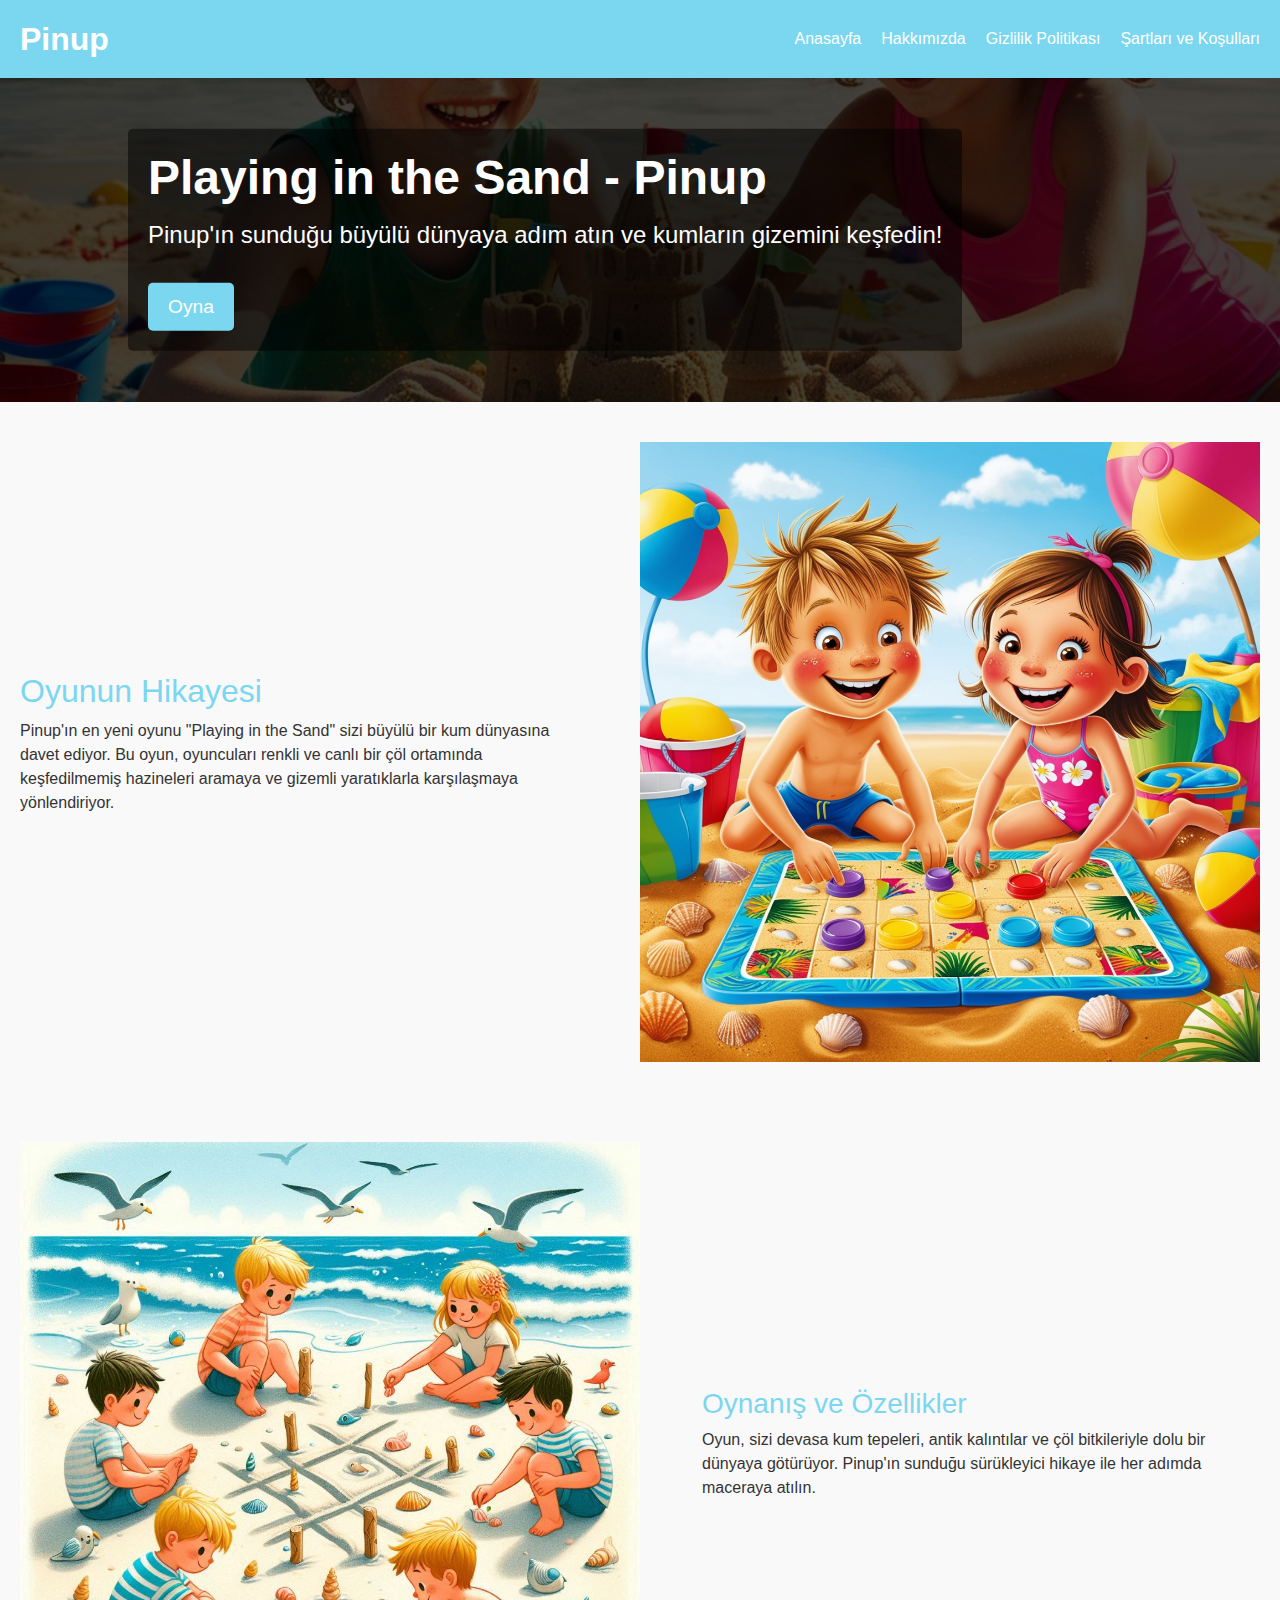
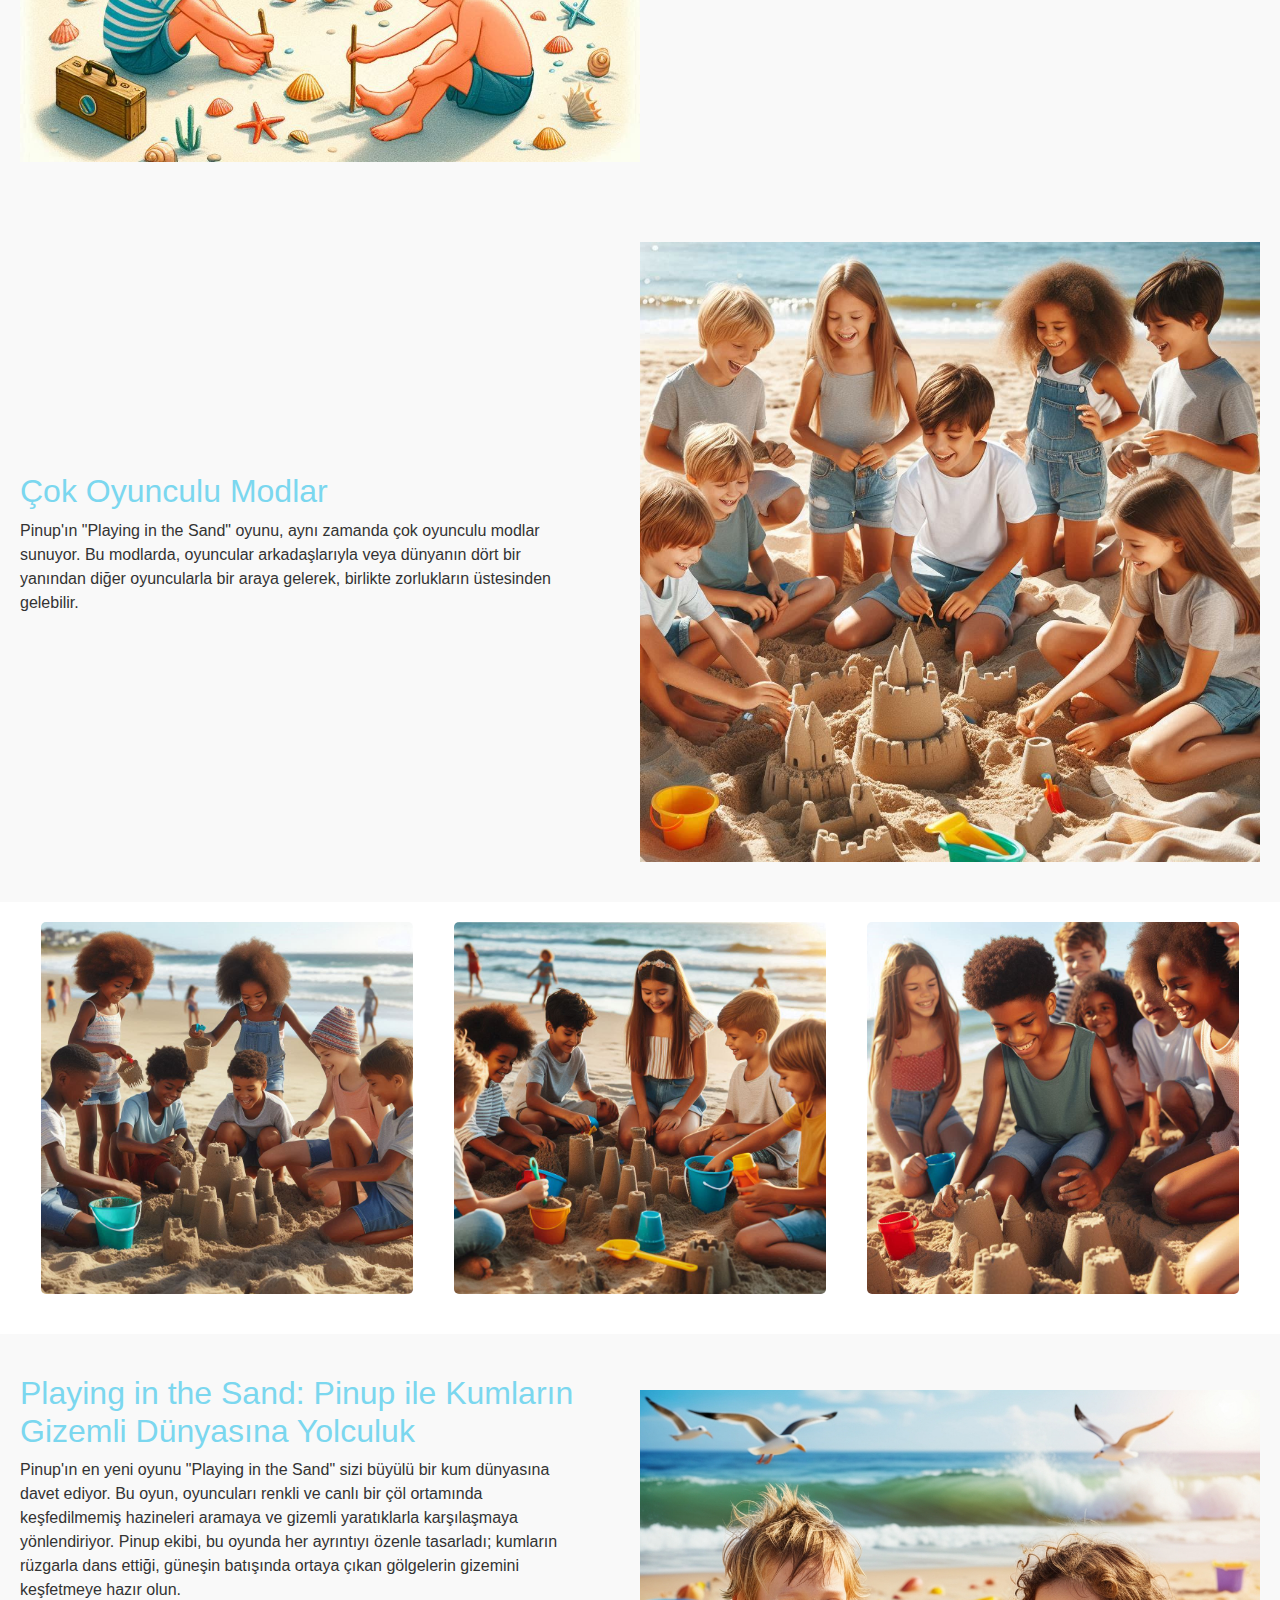
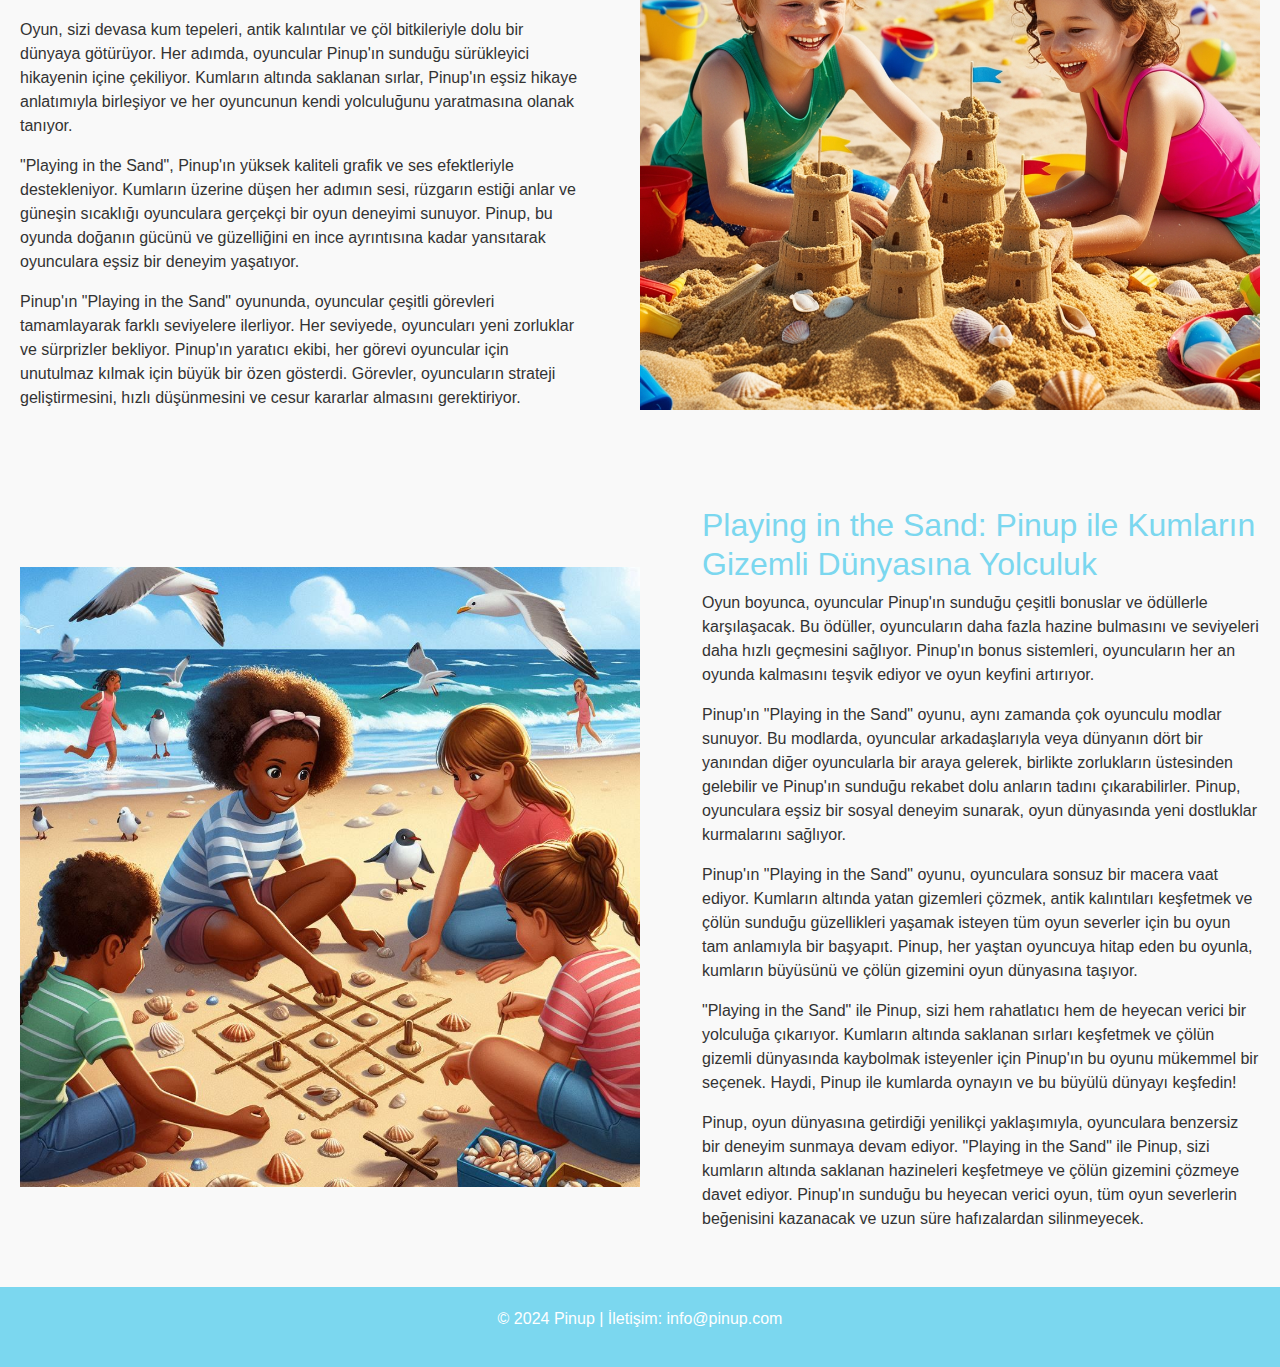
==== index.html @ 339b39a4 "1" ====
<!DOCTYPE html>
<html lang="tr">
<head>
    <meta charset="UTF-8">
    <meta name="viewport" content="width=device-width, initial-scale=1.0">
    <meta name="title" content="Pinup - Oynarken Kumda Eğlenceye Katıl!">
    <meta name="description" content="Pinup'ın sunduğu Playing in the Sand ile büyülü bir dünyada macera dolu anlar yaşayın. Oyun dünyasında kaybolun ve eğlenceyi keşfedin!">
    <title>Pinup - Oynarken Kumda Eğlenceye Katıl!</title>
    <link rel="apple-touch-icon" sizes="180x180" href="favicon/apple-touch-icon.png">
    <link rel="icon" type="image/png" sizes="32x32" href="favicon/favicon-32x32.png">
    <link rel="icon" type="image/png" sizes="16x16" href="favicon/favicon-16x16.png">
    <link rel="manifest" href="favicon/site.webmanifest">
    <link rel="stylesheet" href="css/bootstrap.min.css">
    <link rel="stylesheet" href="css/style.css">
</head>
<body>
    <div class="container">
        <header>
                <nav class="navbar navbar-expand-lg justify-content-between">
                    <a href="index.html"><h1>Pinup</h1></a>
                    <button class="navbar-toggler" type="button" data-toggle="collapse" data-target="#navbarSupportedContent"
                            aria-controls="navbarSupportedContent" aria-expanded="false" aria-label="Toggle navigation">
                        <span class="toggler-icon"></span>
                        <span class="toggler-icon"></span>
                        <span class="toggler-icon"></span>
                    </button>

                    <div class="collapse navbar-collapse sub-menu-bar menu" id="navbarSupportedContent">
                        <ul id="nav" class="navbar-nav ml-auto">
                            <li><a href="index.html">Anasayfa</a></li>
                            <li><a href="#about">Hakkımızda</a></li>
                            <li><a href="policy.html">Gizlilik Politikası</a></li>
                            <li><a href="terms.html">Şartları ve Koşulları</a></li>
                        </ul>
                    </div>
                </nav>
        </header>
        
        <div class="hero">
            <img src="img/13.jpg" alt="Playing in the Sand">
            <div class="hero-text">
                <h1>Playing in the Sand - Pinup</h1>
                <p>Pinup'ın sunduğu büyülü dünyaya adım atın ve kumların gizemini keşfedin!</p>
                <a href="#" class="play-button">Oyna</a>
            </div>
        </div>
        
        <section>
            <div class="text" id="about">
                <h2>Oyunun Hikayesi</h2>
                <p>Pinup'ın en yeni oyunu "Playing in the Sand" sizi büyülü bir kum dünyasına davet ediyor. Bu oyun, oyuncuları renkli ve canlı bir çöl ortamında keşfedilmemiş hazineleri aramaya ve gizemli yaratıklarla karşılaşmaya yönlendiriyor.</p>
            </div>
            <img src="img/14.jpg" alt="Oyunun Hikayesi">
            
        </section>

        <section>
            <img src="img/15.jpeg" alt="Oynanış">
            <div class="text">
                <h3>Oynanış ve Özellikler</h3>
                <p>Oyun, sizi devasa kum tepeleri, antik kalıntılar ve çöl bitkileriyle dolu bir dünyaya götürüyor. Pinup'ın sunduğu sürükleyici hikaye ile her adımda maceraya atılın.</p>
            </div>
                   </section>

        <section>
            <div class="text">
                <h2>Çok Oyunculu Modlar</h2>
                <p>Pinup'ın "Playing in the Sand" oyunu, aynı zamanda çok oyunculu modlar sunuyor. Bu modlarda, oyuncular arkadaşlarıyla veya dünyanın dört bir yanından diğer oyuncularla bir araya gelerek, birlikte zorlukların üstesinden gelebilir.</p>
            </div>
            <img src="img/16.jpeg" alt="Çok Oyunculu Modlar">
                    </section>

        <div class="gallery">
            <img src="img/17.jpeg" alt="Gallery Image 1">
            <img src="img/18.jpeg" alt="Gallery Image 2">
            <img src="img/19.jpeg" alt="Gallery Image 3">
        </div>


<section>
            <div class="text">
                <h2>Playing in the Sand: Pinup ile Kumların Gizemli Dünyasına Yolculuk</h2>

<p>Pinup'ın en yeni oyunu "Playing in the Sand" sizi büyülü bir kum dünyasına davet ediyor. Bu oyun, oyuncuları renkli ve canlı bir çöl ortamında keşfedilmemiş hazineleri aramaya ve gizemli yaratıklarla karşılaşmaya yönlendiriyor. Pinup ekibi, bu oyunda her ayrıntıyı özenle tasarladı; kumların rüzgarla dans ettiği, güneşin batışında ortaya çıkan gölgelerin gizemini keşfetmeye hazır olun.</p>

<p>Oyun, sizi devasa kum tepeleri, antik kalıntılar ve çöl bitkileriyle dolu bir dünyaya götürüyor. Her adımda, oyuncular Pinup'ın sunduğu sürükleyici hikayenin içine çekiliyor. Kumların altında saklanan sırlar, Pinup'ın eşsiz hikaye anlatımıyla birleşiyor ve her oyuncunun kendi yolculuğunu yaratmasına olanak tanıyor.</p>

<p>"Playing in the Sand", Pinup'ın yüksek kaliteli grafik ve ses efektleriyle destekleniyor. Kumların üzerine düşen her adımın sesi, rüzgarın estiği anlar ve güneşin sıcaklığı oyunculara gerçekçi bir oyun deneyimi sunuyor. Pinup, bu oyunda doğanın gücünü ve güzelliğini en ince ayrıntısına kadar yansıtarak oyunculara eşsiz bir deneyim yaşatıyor.</p>

<p>Pinup'ın "Playing in the Sand" oyununda, oyuncular çeşitli görevleri tamamlayarak farklı seviyelere ilerliyor. Her seviyede, oyuncuları yeni zorluklar ve sürprizler bekliyor. Pinup'ın yaratıcı ekibi, her görevi oyuncular için unutulmaz kılmak için büyük bir özen gösterdi. Görevler, oyuncuların strateji geliştirmesini, hızlı düşünmesini ve cesur kararlar almasını gerektiriyor.</p>



            </div>
            <img src="img/20.jpg" alt="Çok Oyunculu Modlar">
                    </section>

<section>
<img src="img/21.jpeg" alt="Çok Oyunculu Modlar">
            <div class="text">

               <h2>Playing in the Sand: Pinup ile Kumların Gizemli Dünyasına Yolculuk</h2>


<p>Oyun boyunca, oyuncular Pinup'ın sunduğu çeşitli bonuslar ve ödüllerle karşılaşacak. Bu ödüller, oyuncuların daha fazla hazine bulmasını ve seviyeleri daha hızlı geçmesini sağlıyor. Pinup'ın bonus sistemleri, oyuncuların her an oyunda kalmasını teşvik ediyor ve oyun keyfini artırıyor.</p>

<p>Pinup'ın "Playing in the Sand" oyunu, aynı zamanda çok oyunculu modlar sunuyor. Bu modlarda, oyuncular arkadaşlarıyla veya dünyanın dört bir yanından diğer oyuncularla bir araya gelerek, birlikte zorlukların üstesinden gelebilir ve Pinup'ın sunduğu rekabet dolu anların tadını çıkarabilirler. Pinup, oyunculara eşsiz bir sosyal deneyim sunarak, oyun dünyasında yeni dostluklar kurmalarını sağlıyor.</p>

<p>Pinup'ın "Playing in the Sand" oyunu, oyunculara sonsuz bir macera vaat ediyor. Kumların altında yatan gizemleri çözmek, antik kalıntıları keşfetmek ve çölün sunduğu güzellikleri yaşamak isteyen tüm oyun severler için bu oyun tam anlamıyla bir başyapıt. Pinup, her yaştan oyuncuya hitap eden bu oyunla, kumların büyüsünü ve çölün gizemini oyun dünyasına taşıyor.</p>

<p>"Playing in the Sand" ile Pinup, sizi hem rahatlatıcı hem de heyecan verici bir yolculuğa çıkarıyor. Kumların altında saklanan sırları keşfetmek ve çölün gizemli dünyasında kaybolmak isteyenler için Pinup'ın bu oyunu mükemmel bir seçenek. Haydi, Pinup ile kumlarda oynayın ve bu büyülü dünyayı keşfedin!</p>

<p>Pinup, oyun dünyasına getirdiği yenilikçi yaklaşımıyla, oyunculara benzersiz bir deneyim sunmaya devam ediyor. "Playing in the Sand" ile Pinup, sizi kumların altında saklanan hazineleri keşfetmeye ve çölün gizemini çözmeye davet ediyor. Pinup'ın sunduğu bu heyecan verici oyun, tüm oyun severlerin beğenisini kazanacak ve uzun süre hafızalardan silinmeyecek.</p>

            </div>
            
                    </section>



        <footer>
            <p>© 2024 Pinup | İletişim: info@pinup.com</p>
        </footer>
    </div>
</body>
<script src="js/jquery-1.12.4.min.js"></script>
<script src="js/bootstrap.min.js"></script>
<script src="js/main.js"></script>
<script type="application/ld+json">
    {
        "@context": "https://schema.org",
        "@type": "Organization",
        "name": "Pinup",
        "url": "",
        "logo": "/img/logo.png"
    }
</script>
<script type="application/ld+json">
    {
        "@context": "https://schema.org",
        "@type": "WPHeader",
        "headline": "Pinup - Oynarken Kumda Eğlenceye Katıl!",
        "description": "Pinup'ın sunduğu Playing in the Sand ile büyülü bir dünyada macera dolu anlar yaşayın. Oyun dünyasında kaybolun ve eğlenceyi keşfedin!",
        "url": "",
        "publisher": {
            "@type": "Organization",
            "name": "Pinup",
            "logo": {
                "@type": "ImageObject",
                "url": "/img/logo.jpg"
            }
        }
    }
</script>
<script type="application/ld+json">
    {
        "@context": "https://schema.org",
        "@type": "WebPage",
        "name": "Pinup - Oynarken Kumda Eğlenceye Katıl!",
        "description": "Pinup'ın sunduğu Playing in the Sand ile büyülü bir dünyada macera dolu anlar yaşayın. Oyun dünyasında kaybolun ve eğlenceyi keşfedin!",
        "publisher": {
            "@type": "Organization",
            "name": "Pinup"
        },
        "license": "A license document that applies to this content, typically indicated by URL"
    }
</script>
<script type="application/ld+json">
    {
        "@context": "https://schema.org",
        "@type": "SiteNavigationElement",
        "name": "Main Navigation",
        "url": "",
        "hasPart": [
            {
                "@type": "WebPage",
                "name": "Home",
                "url": ""
            },
            {
                "@type": "WebPage",
                "name": "Privacy Policy",
                "url": "/policy.html"
            },
            {
                "@type": "WebPage",
                "name": "Terms of use",
                "url": "/terms.html"
            }
        ]
    }
</script>
</html>
---- css/style.css ----
body {
  font-family: Arial, sans-serif;
  margin: 0;
  padding: 0;
  color: #333;
}

.container {
  max-width: 1440px;
  margin: 0 auto;
  padding-right: 0px;
  padding-left: 0px;
}

header {
  background-color: #7bd7ef;
  padding: 20px;
}

header h1 {
  color: #ffffff;
  margin: 0;
  font-size: 32px;
  font-weight: 700;
}

nav ul {
  list-style: none;
  margin: 0;
  padding: 0;
  display: flex;
}

nav ul li {
  margin-left: 20px;
}

nav ul li a {
  color: #ffffff;
  text-decoration: none;
}

.hero {
  position: relative;
  text-align: left;
  color: white;
}

.hero img {
  width: 100%;
  height: auto;
}

.hero .hero-text {
  position: absolute;
  top: 50%;
  left: 10%;
  transform: translateY(-50%);
  background-color: rgba(0, 0, 0, 0.5);
  padding: 20px;
  border-radius: 5px;
}

.hero h1 {
  font-size: 3rem;
  margin: 0;
  font-weight: bold;
}

.hero p {
  font-size: 1.5rem;
  margin: 10px 0;
}

.hero .play-button {
  background-color: #7bd7ef;
  color: white;
  padding: 10px 20px;
  text-decoration: none;
  font-size: 1.2rem;
  border-radius: 5px;
  display: inline-block;
}

section {
  padding: 40px 20px;
  display: flex;
  justify-content: space-between;
  align-items: center;
  background-color: #f9f9f9;
}

section img {
  width: 50%;
  height: auto;
}

section h2, section h3 {
  color: #7bd7ef;
}

section .text {
  width: 45%;
}

.text-center {
  text-align: center;
}

.play-button {
  background-color: #7bd7ef;
  color: white;
  padding: 10px 20px;
  text-decoration: none;
  font-size: 1rem;
  border-radius: 5px;
  display: inline-block;
  margin-top: 20px;
}

.gallery {
  display: flex;
  flex-wrap: wrap;
  justify-content: space-around;
  padding: 20px;
  background-color: #ffffff;
}

.gallery img {
  width: 30%;
  height: auto;
  margin-bottom: 20px;
  border-radius: 5px;
}

footer {
  background-color: #7bd7ef;
  color: white;
  padding: 20px;
  text-align: center;
}

@media (max-width: 768px) {
  .hero .hero-text {
    padding-left: 15px;
    padding-right: 15px;
    left: 0%;
  }
  .hero-text h1 {
    font-size: 24px;
  }
  .hero-text p {
    font-size: 16px;
  }
  .hero img {
    width: 100%;
    height: 300px;
    object-fit: cover;
  }

  section {
    flex-direction: column;
    text-align: center;
  }

  section img {
    width: 100%;
    margin-top: 20px;
  }

  section .text {
    width: 100%;
  }
}

/*===== NAVBAR =====*/
.header_navbar {
  position: absolute;
  top: 0;
  left: 0;
  width: 100%;
  z-index: 99;
  -webkit-transition: all 0.3s ease-out 0s;
  -moz-transition: all 0.3s ease-out 0s;
  -ms-transition: all 0.3s ease-out 0s;
  -o-transition: all 0.3s ease-out 0s;
  transition: all 0.3s ease-out 0s;
}

.sticky {
  position: fixed;
  z-index: 999;
  background-color: #fff;
  -webkit-box-shadow: 0px 20px 50px 0px rgba(0, 0, 0, 0.05);
  -moz-box-shadow: 0px 20px 50px 0px rgba(0, 0, 0, 0.05);
  box-shadow: 0px 20px 50px 0px rgba(0, 0, 0, 0.05);
  -webkit-transition: all 0.3s ease-out 0s;
  -moz-transition: all 0.3s ease-out 0s;
  -ms-transition: all 0.3s ease-out 0s;
  -o-transition: all 0.3s ease-out 0s;
  transition: all 0.3s ease-out 0s;
}

.sticky .navbar {
  padding: 10px 0;
}

.navbar {
  border-radius: 5px;
  position: relative;
  align-items: center;
  -webkit-transition: all 0.3s ease-out 0s;
  -moz-transition: all 0.3s ease-out 0s;
  -ms-transition: all 0.3s ease-out 0s;
  -o-transition: all 0.3s ease-out 0s;
  transition: all 0.3s ease-out 0s;
}

.navbar h1 {
  white-space: nowrap;
  margin-right: 1rem;
  color: #fff;
  font-weight: bold;
}

.navbar-brand {
  padding: 0;
}

.navbar-brand img {
  width: 60px;
}

.navbar a:hover {
  text-decoration: none;
}

.policy h1 {
  color: #aa1630;
}

.tariffs {
  padding: 220px 0;
}

.navbar-toggler {
  padding: 0;
}

.navbar-toggler .toggler-icon {
  width: 30px;
  height: 2px;
  background-color: #fff;
  display: block;
  margin: 5px 0;
  position: relative;
  -webkit-transition: all 0.3s ease-out 0s;
  -moz-transition: all 0.3s ease-out 0s;
  -ms-transition: all 0.3s ease-out 0s;
  -o-transition: all 0.3s ease-out 0s;
  transition: all 0.3s ease-out 0s;
}

.navbar-toggler.active .toggler-icon:nth-of-type(1) {
  -webkit-transform: rotate(45deg);
  -moz-transform: rotate(45deg);
  -ms-transform: rotate(45deg);
  -o-transform: rotate(45deg);
  transform: rotate(45deg);
  top: 7px;
}

.navbar-toggler.active .toggler-icon:nth-of-type(2) {
  opacity: 0;
}

.navbar-toggler.active .toggler-icon:nth-of-type(3) {
  -webkit-transform: rotate(135deg);
  -moz-transform: rotate(135deg);
  -ms-transform: rotate(135deg);
  -o-transform: rotate(135deg);
  transform: rotate(135deg);
  top: -7px;
}

@media only screen and (min-width: 768px) and (max-width: 991px) {
  .navbar-collapse {
    position: absolute;
    top: 100%;
    left: 0;
    width: 100%;
    background-color: #fff;
    z-index: 9;
    -webkit-box-shadow: 0px 15px 20px 0px rgba(34, 34, 34, 0.1);
    -moz-box-shadow: 0px 15px 20px 0px rgba(34, 34, 34, 0.1);
    box-shadow: 0px 15px 20px 0px rgba(34, 34, 34, 0.1);
    margin-top: 20px;
    padding: 5px 12px;
  }
}

@media (max-width: 767px) {
  .navbar-collapse {
    position: absolute;
    top: 100%;
    left: 0;
    width: 100%;
    background-color: #fff;
    z-index: 9;
    -webkit-box-shadow: 0px 15px 20px 0px rgba(34, 34, 34, 0.1);
    -moz-box-shadow: 0px 15px 20px 0px rgba(34, 34, 34, 0.1);
    box-shadow: 0px 15px 20px 0px rgba(34, 34, 34, 0.1);
    padding: 5px 12px;
    margin-top: 20px;
  }

  .navbar h1 {
    font-size: 24px;
  }

  .navbar-brand img {
    width: 60px;
  }

  nav ul li {
    margin-bottom: 20px;
  }

  nav ul li a {
    color: #FF4500;
  }

  .img-about {
    width: 100% !important;
  }

  .tariffs {
    padding: 20px 0;
  }
}

.navbar-nav .nav-item {
  margin-left: 45px;
  position: relative;
  white-space: nowrap;
}

nav ul li {
  margin-left: 20px;
}

nav ul li:hover a {
  color: #111 !important;
  text-decoration: none;
}

.screen img {
  max-width: 250px;
}

@media only screen and (min-width: 992px) and (max-width: 1199px) {
  .navbar-nav .nav-item {
    margin-left: 30px;
  }
}

@media only screen and (min-width: 768px) and (max-width: 991px) {
  .navbar-nav .nav-item {
    margin: 0;
  }
}

@media (max-width: 767px) {
  .navbar-nav .nav-item {
    margin: 0;
  }
}

.navbar-nav .nav-item a {
  font-size: 16px;
  font-weight: 600;
  color: #38424D;
  -webkit-transition: all 0.3s ease-out 0s;
  -moz-transition: all 0.3s ease-out 0s;
  -ms-transition: all 0.3s ease-out 0s;
  -o-transition: all 0.3s ease-out 0s;
  transition: all 0.3s ease-out 0s;
  padding: 5px 0;
  position: relative;
}

.navbar-nav .nav-item a::before {
  position: absolute;
  content: '';
  width: 0;
  height: 2px;
  background-color: #38424D;
  border-radius: 50px;
  left: 110%;
  left: 0;
  bottom: 0;
  -webkit-transition: all 0.3s ease-out 0s;
  -moz-transition: all 0.3s ease-out 0s;
  -ms-transition: all 0.3s ease-out 0s;
  -o-transition: all 0.3s ease-out 0s;
  transition: all 0.3s ease-out 0s;
}

@media only screen and (min-width: 768px) and (max-width: 991px) {
  .navbar-nav .nav-item a::before {
    display: none;
  }
}

@media (max-width: 767px) {
  .navbar-nav .nav-item a::before {
    display: none;
  }
}

@media only screen and (min-width: 768px) and (max-width: 991px) {
  .navbar-nav .nav-item a {
    display: block;
    padding: 4px 0;
  }
}

@media (max-width: 767px) {
  .navbar-nav .nav-item a {
    display: block;
    padding: 4px 0;
  }
}

.navbar-nav .nav-item.active > a::before, .navbar-nav .nav-item:hover > a::before {
  width: 100%;
}

.navbar-nav .nav-item:hover .sub-menu {
  top: 100%;
  opacity: 1;
  visibility: visible;
}

@media only screen and (min-width: 768px) and (max-width: 991px) {
  .navbar-nav .nav-item:hover .sub-menu {
    top: 0;
  }
}

@media (max-width: 767px) {
  .navbar-nav .nav-item:hover .sub-menu {
    top: 0;
  }

  .screen img {
    max-width: 100%;
  }
}

.navbar-nav .nav-item .sub-menu {
  width: 200px;
  background-color: #fff;
  -webkit-box-shadow: 0px 0px 20px 0px rgba(0, 0, 0, 0.1);
  -moz-box-shadow: 0px 0px 20px 0px rgba(0, 0, 0, 0.1);
  box-shadow: 0px 0px 20px 0px rgba(0, 0, 0, 0.1);
  position: absolute;
  top: 110%;
  left: 0;
  opacity: 0;
  visibility: hidden;
  -webkit-transition: all 0.3s ease-out 0s;
  -moz-transition: all 0.3s ease-out 0s;
  -ms-transition: all 0.3s ease-out 0s;
  -o-transition: all 0.3s ease-out 0s;
  transition: all 0.3s ease-out 0s;
}

@media only screen and (min-width: 768px) and (max-width: 991px) {
  .navbar-nav .nav-item .sub-menu {
    position: relative;
    width: 100%;
    top: 0;
    display: none;
    opacity: 1;
    visibility: visible;
  }
}

@media (max-width: 767px) {
  .navbar-nav .nav-item .sub-menu {
    position: relative;
    width: 100%;
    top: 0;
    display: none;
    opacity: 1;
    visibility: visible;
  }
}

.navbar-nav .nav-item .sub-menu li {
  display: block;
}

.navbar-nav .nav-item .sub-menu li a {
  display: block;
  padding: 8px 20px;
  color: #222;
}

.navbar-nav .nav-item .sub-menu li a.active, .navbar-nav .nav-item .sub-menu li a:hover {
  padding-left: 25px;
  color: #1E75D9;
}

.navbar-nav .sub-nav-toggler {
  display: none;
}

.form-contact {
  width: 60%;
}

@media only screen and (min-width: 768px) and (max-width: 991px) {
  .navbar-nav .sub-nav-toggler {
    display: block;
    position: absolute;
    right: 0;
    top: 0;
    background: none;
    color: #222;
    font-size: 18px;
    border: 0;
    width: 30px;
    height: 30px;
  }
}

@media (max-width: 767px) {
  .navbar-nav .sub-nav-toggler {
    display: block;
    position: absolute;
    right: 0;
    top: 0;
    background: none;
    color: #222;
    font-size: 18px;
    border: 0;
    width: 30px;
    height: 30px;
  }

  .form-contact {
    width: 100%;
  }
}

.navbar-nav .sub-nav-toggler span {
  width: 8px;
  height: 8px;
  border-left: 1px solid #222;
  border-bottom: 1px solid #222;
  -webkit-transform: rotate(-45deg);
  -moz-transform: rotate(-45deg);
  -ms-transform: rotate(-45deg);
  -o-transform: rotate(-45deg);
  transform: rotate(-45deg);
  position: relative;
  top: -5px;
}

.contact_section2 {
  width: 100%;
  height: auto;
  background-size: 100%;
  display: flex;
  justify-content: center;
  margin-bottom: 90px;
}

.input_bg {
  width: 60%;
  margin: 0 auto;
  text-align: center;
  margin-top: 100px;
}

.fact_text {
  width: 100%;
  float: left;
  font-size: 20px;
  color: #ffffff;
  text-align: center;
  text-transform: uppercase;
}

.address_text {
  width: 100%;
  float: left;
  font-size: 18px;
  color: #000;
  padding: 5px 20px 5px 30px;
  border-radius: 30px;
  border: 0px;
  background-color: #dadada;
  height: 60px;
  margin-top: 40px;
}

.sub_bt {
  width: 100%;
  color: #fbb901;
  background-color: #aa1630;
  font-size: 18px;
  border-radius: 30px;
  border: 1px solid #aa1630;
  height: 60px;
  margin-top: 40px;
  cursor: pointer;

}

.sub_bt:hover {
  color: #aa1630;
  background-color: #fbb901;
  border-color: #aa1630;
}
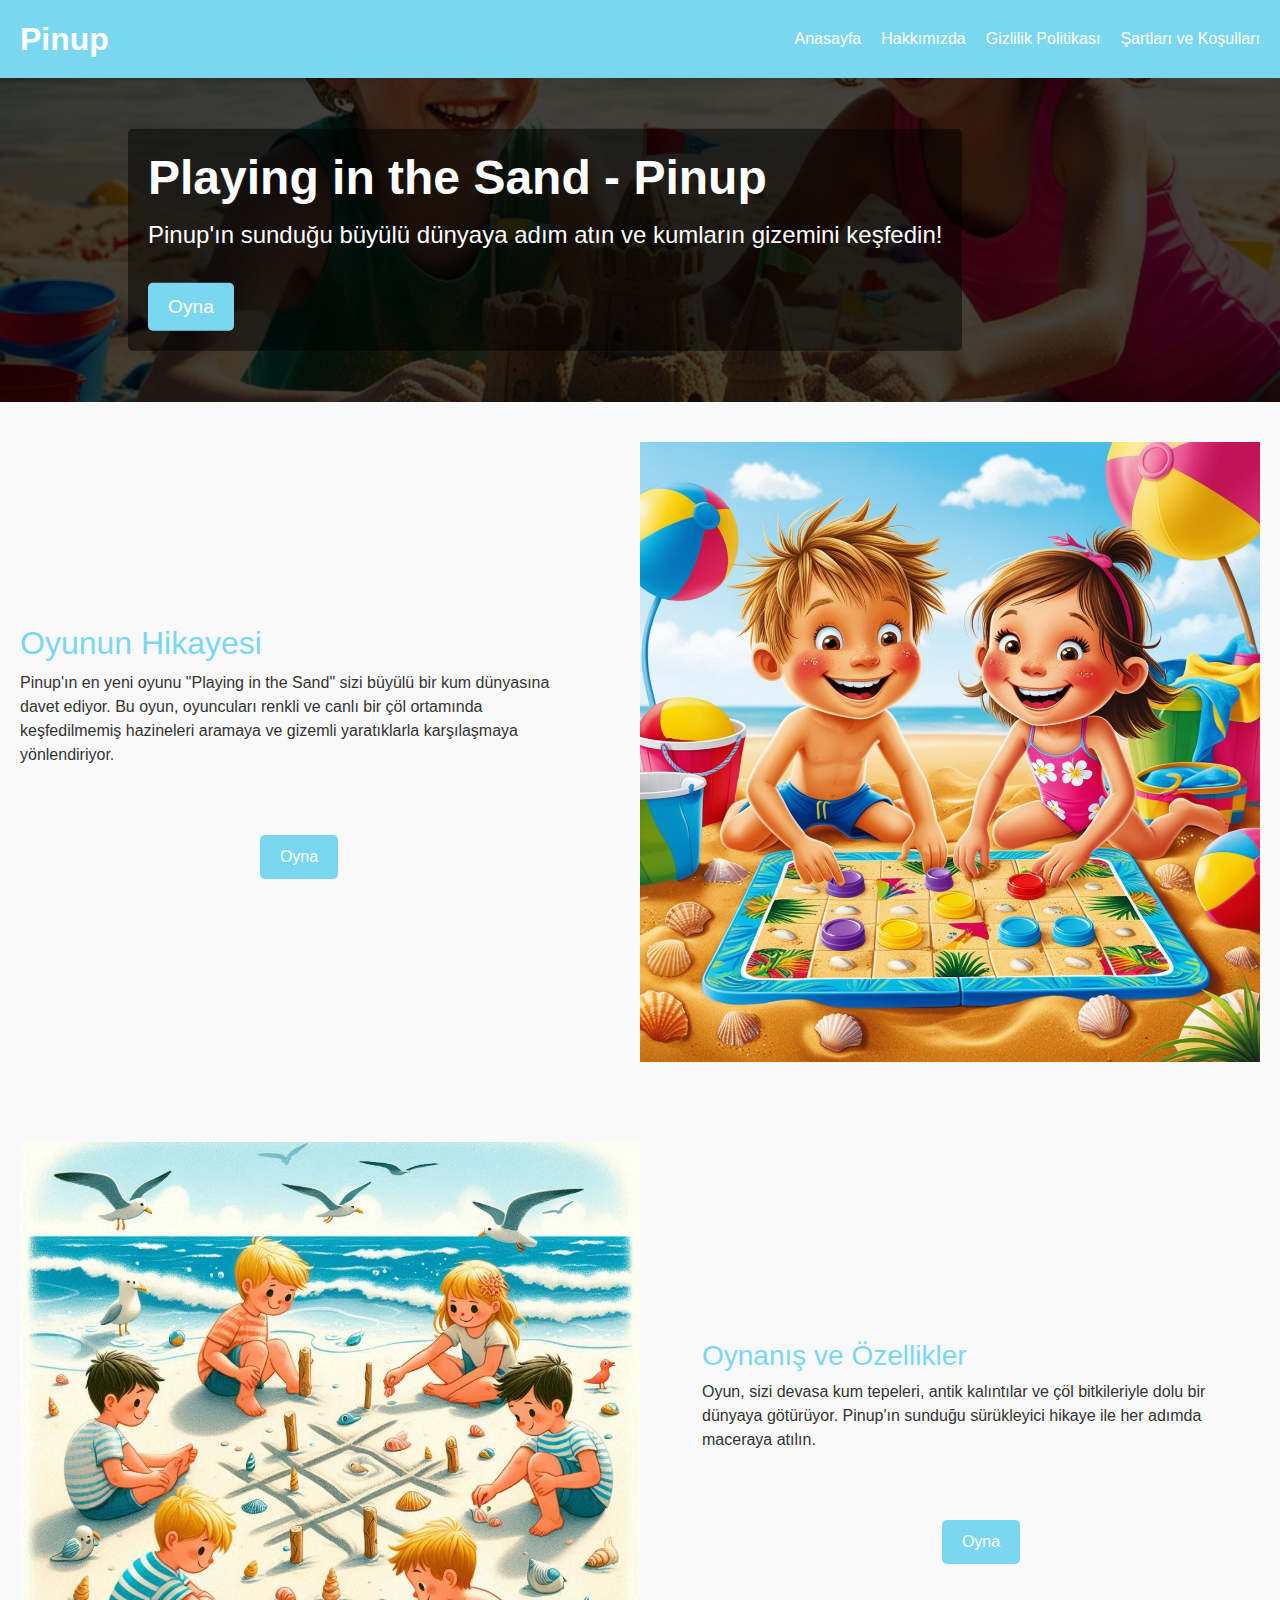
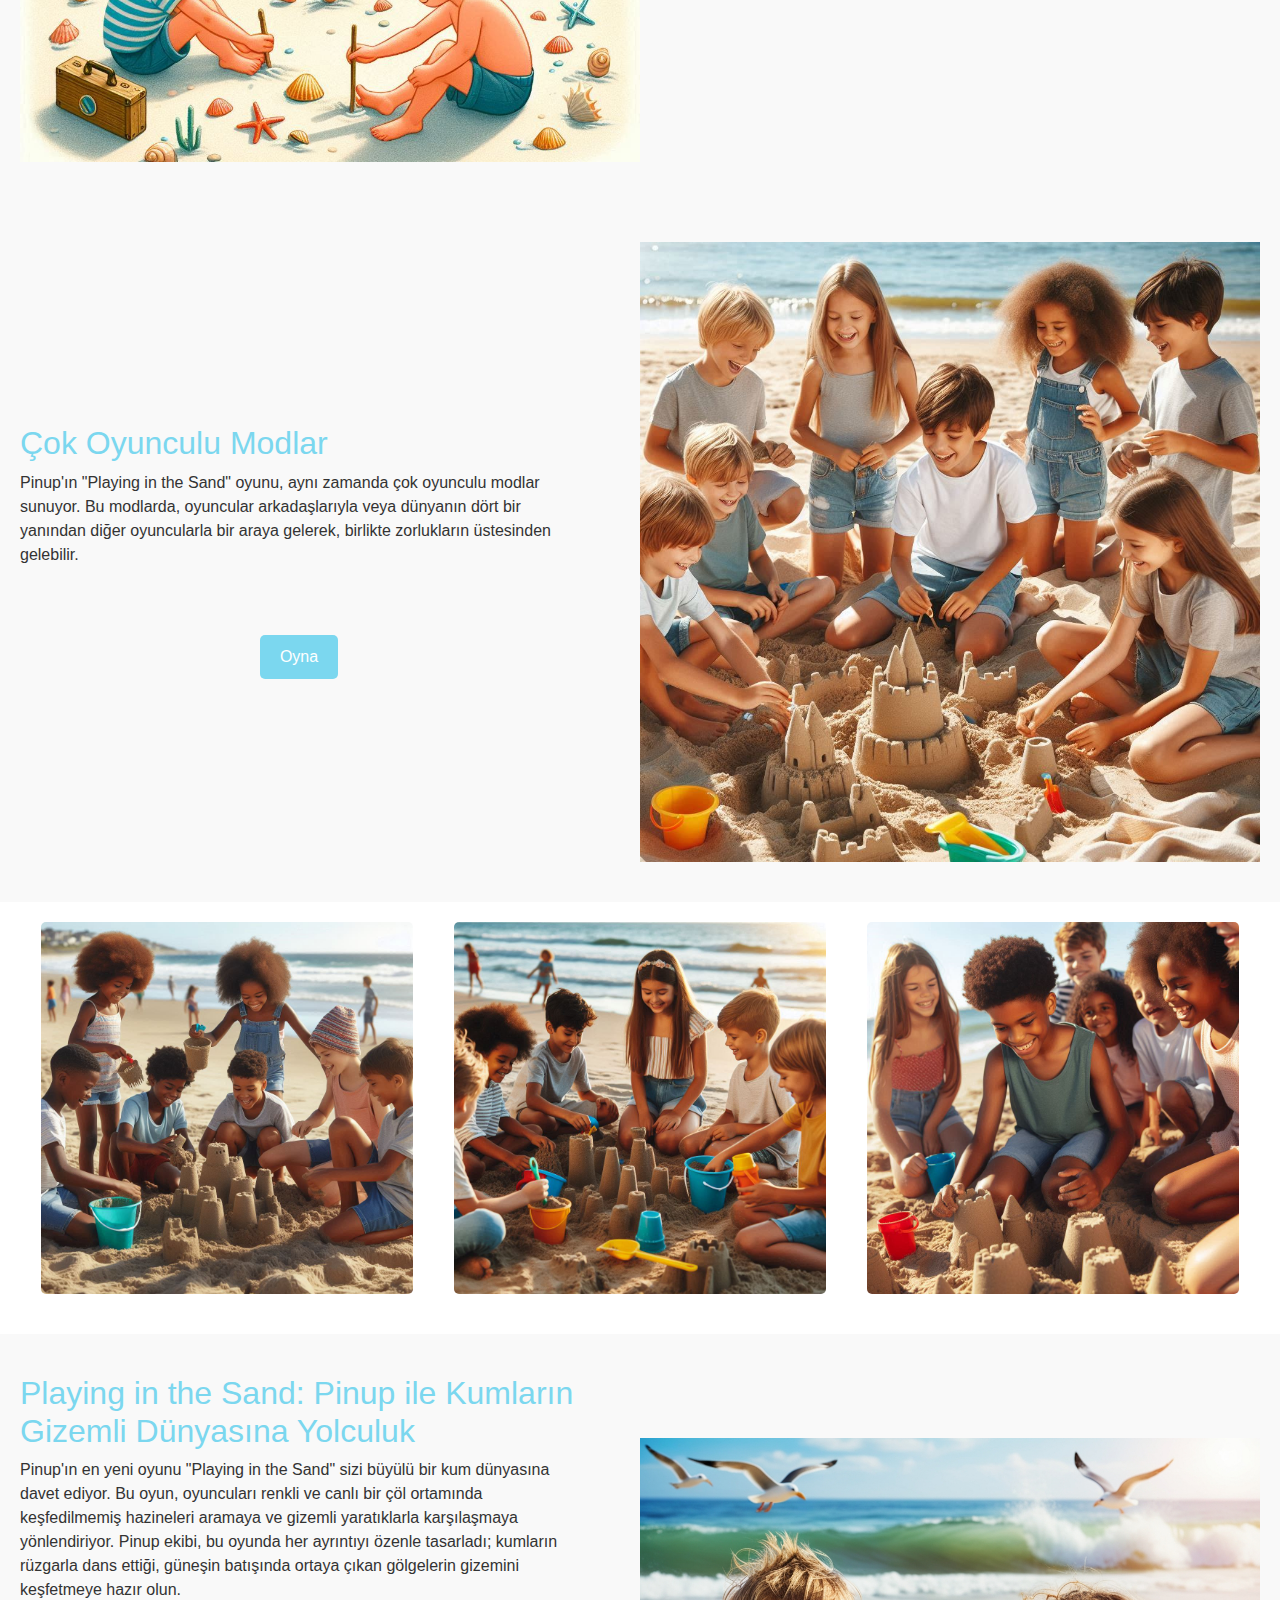
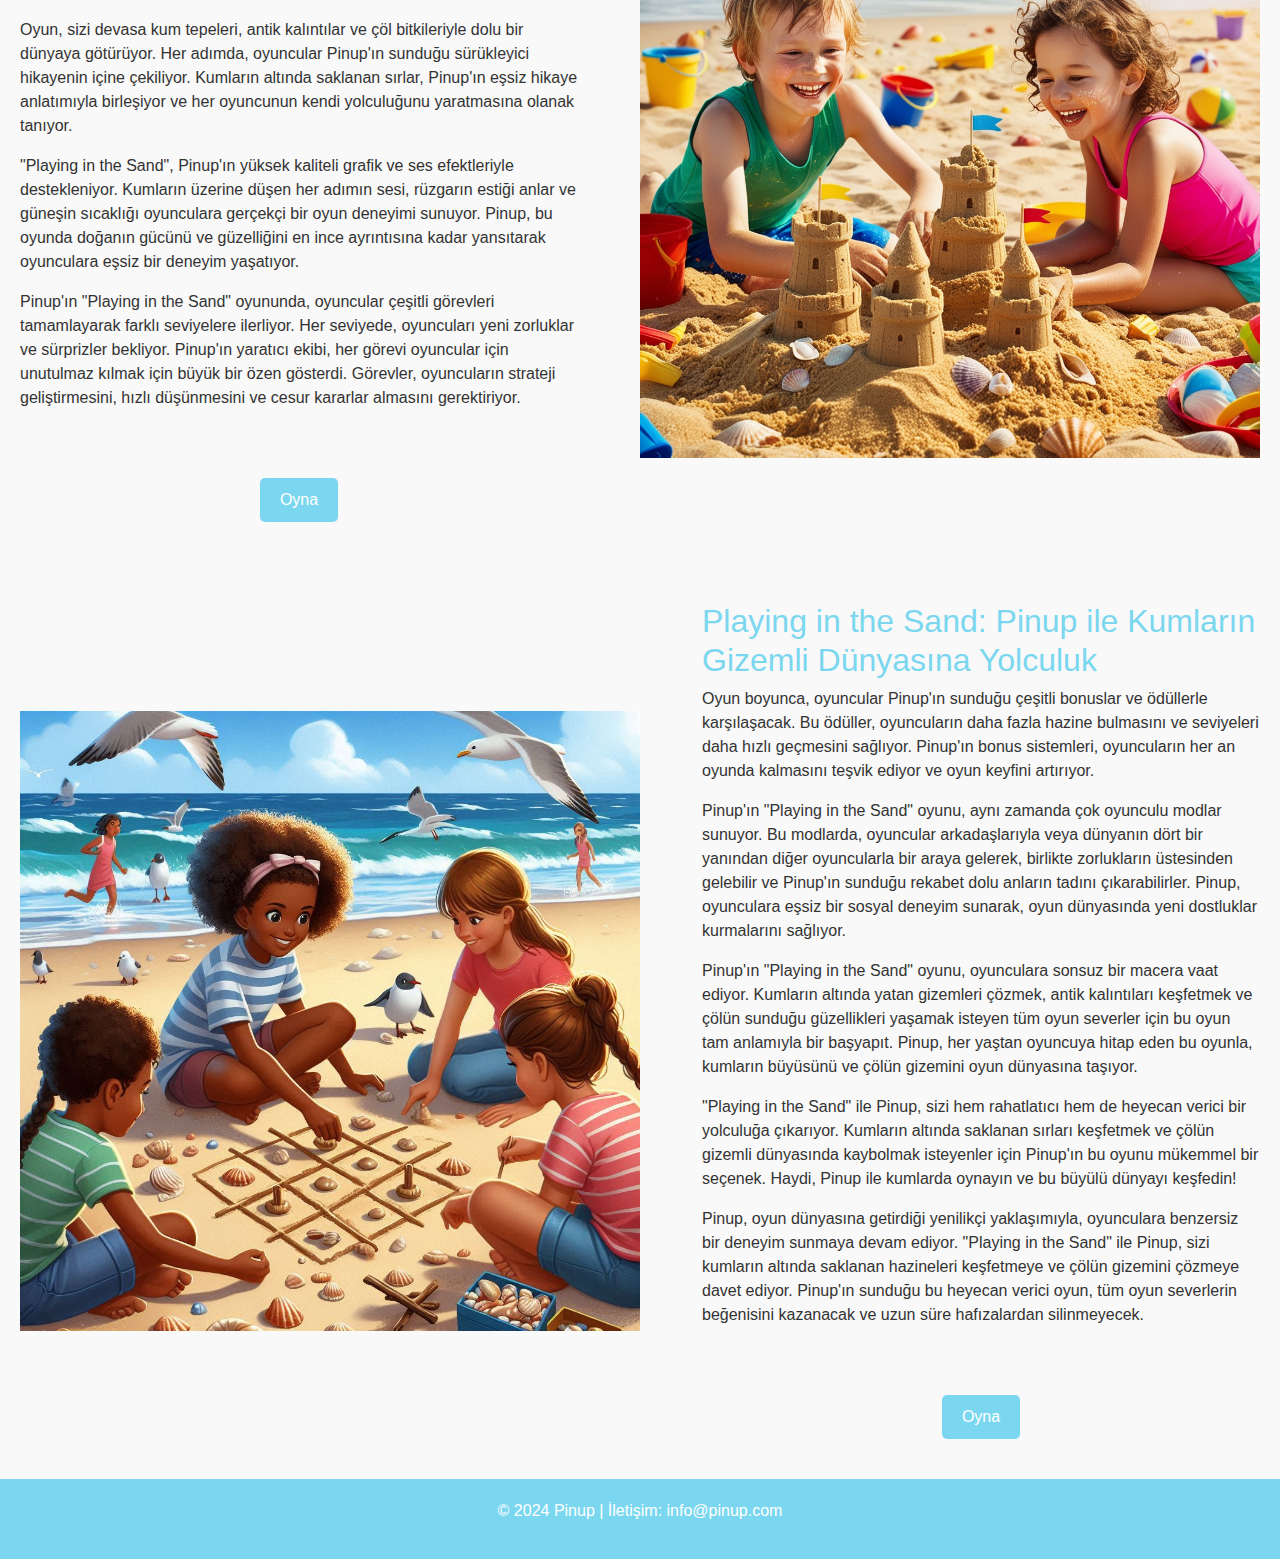
==== commit 7ecc5958: "1" ====
--- a/index.html
+++ b/index.html
@@ -4,7 +4,8 @@
     <meta charset="UTF-8">
     <meta name="viewport" content="width=device-width, initial-scale=1.0">
     <meta name="title" content="Pinup - Oynarken Kumda Eğlenceye Katıl!">
-    <meta name="description" content="Pinup'ın sunduğu Playing in the Sand ile büyülü bir dünyada macera dolu anlar yaşayın. Oyun dünyasında kaybolun ve eğlenceyi keşfedin!">
+    <meta name="description"
+          content="Pinup'ın sunduğu Playing in the Sand ile büyülü bir dünyada macera dolu anlar yaşayın. Oyun dünyasında kaybolun ve eğlenceyi keşfedin!">
     <title>Pinup - Oynarken Kumda Eğlenceye Katıl!</title>
     <link rel="apple-touch-icon" sizes="180x180" href="favicon/apple-touch-icon.png">
     <link rel="icon" type="image/png" sizes="32x32" href="favicon/favicon-32x32.png">
@@ -14,114 +15,156 @@
     <link rel="stylesheet" href="css/style.css">
 </head>
 <body>
-    <div class="container">
-        <header>
-                <nav class="navbar navbar-expand-lg justify-content-between">
-                    <a href="index.html"><h1>Pinup</h1></a>
-                    <button class="navbar-toggler" type="button" data-toggle="collapse" data-target="#navbarSupportedContent"
-                            aria-controls="navbarSupportedContent" aria-expanded="false" aria-label="Toggle navigation">
-                        <span class="toggler-icon"></span>
-                        <span class="toggler-icon"></span>
-                        <span class="toggler-icon"></span>
-                    </button>
-
-                    <div class="collapse navbar-collapse sub-menu-bar menu" id="navbarSupportedContent">
-                        <ul id="nav" class="navbar-nav ml-auto">
-                            <li><a href="index.html">Anasayfa</a></li>
-                            <li><a href="#about">Hakkımızda</a></li>
-                            <li><a href="policy.html">Gizlilik Politikası</a></li>
-                            <li><a href="terms.html">Şartları ve Koşulları</a></li>
-                        </ul>
-                    </div>
-                </nav>
-        </header>
-        
-        <div class="hero">
-            <img src="img/13.jpg" alt="Playing in the Sand">
-            <div class="hero-text">
-                <h1>Playing in the Sand - Pinup</h1>
-                <p>Pinup'ın sunduğu büyülü dünyaya adım atın ve kumların gizemini keşfedin!</p>
-                <a href="#" class="play-button">Oyna</a>
-            </div>
-        </div>
-        
-        <section>
-            <div class="text" id="about">
-                <h2>Oyunun Hikayesi</h2>
-                <p>Pinup'ın en yeni oyunu "Playing in the Sand" sizi büyülü bir kum dünyasına davet ediyor. Bu oyun, oyuncuları renkli ve canlı bir çöl ortamında keşfedilmemiş hazineleri aramaya ve gizemli yaratıklarla karşılaşmaya yönlendiriyor.</p>
-            </div>
-            <img src="img/14.jpg" alt="Oyunun Hikayesi">
-            
-        </section>
-
-        <section>
-            <img src="img/15.jpeg" alt="Oynanış">
-            <div class="text">
-                <h3>Oynanış ve Özellikler</h3>
-                <p>Oyun, sizi devasa kum tepeleri, antik kalıntılar ve çöl bitkileriyle dolu bir dünyaya götürüyor. Pinup'ın sunduğu sürükleyici hikaye ile her adımda maceraya atılın.</p>
-            </div>
-                   </section>
-
-        <section>
-            <div class="text">
-                <h2>Çok Oyunculu Modlar</h2>
-                <p>Pinup'ın "Playing in the Sand" oyunu, aynı zamanda çok oyunculu modlar sunuyor. Bu modlarda, oyuncular arkadaşlarıyla veya dünyanın dört bir yanından diğer oyuncularla bir araya gelerek, birlikte zorlukların üstesinden gelebilir.</p>
-            </div>
-            <img src="img/16.jpeg" alt="Çok Oyunculu Modlar">
-                    </section>
-
-        <div class="gallery">
-            <img src="img/17.jpeg" alt="Gallery Image 1">
-            <img src="img/18.jpeg" alt="Gallery Image 2">
-            <img src="img/19.jpeg" alt="Gallery Image 3">
-        </div>
-
-
-<section>
-            <div class="text">
-                <h2>Playing in the Sand: Pinup ile Kumların Gizemli Dünyasına Yolculuk</h2>
-
-<p>Pinup'ın en yeni oyunu "Playing in the Sand" sizi büyülü bir kum dünyasına davet ediyor. Bu oyun, oyuncuları renkli ve canlı bir çöl ortamında keşfedilmemiş hazineleri aramaya ve gizemli yaratıklarla karşılaşmaya yönlendiriyor. Pinup ekibi, bu oyunda her ayrıntıyı özenle tasarladı; kumların rüzgarla dans ettiği, güneşin batışında ortaya çıkan gölgelerin gizemini keşfetmeye hazır olun.</p>
-
-<p>Oyun, sizi devasa kum tepeleri, antik kalıntılar ve çöl bitkileriyle dolu bir dünyaya götürüyor. Her adımda, oyuncular Pinup'ın sunduğu sürükleyici hikayenin içine çekiliyor. Kumların altında saklanan sırlar, Pinup'ın eşsiz hikaye anlatımıyla birleşiyor ve her oyuncunun kendi yolculuğunu yaratmasına olanak tanıyor.</p>
-
-<p>"Playing in the Sand", Pinup'ın yüksek kaliteli grafik ve ses efektleriyle destekleniyor. Kumların üzerine düşen her adımın sesi, rüzgarın estiği anlar ve güneşin sıcaklığı oyunculara gerçekçi bir oyun deneyimi sunuyor. Pinup, bu oyunda doğanın gücünü ve güzelliğini en ince ayrıntısına kadar yansıtarak oyunculara eşsiz bir deneyim yaşatıyor.</p>
-
-<p>Pinup'ın "Playing in the Sand" oyununda, oyuncular çeşitli görevleri tamamlayarak farklı seviyelere ilerliyor. Her seviyede, oyuncuları yeni zorluklar ve sürprizler bekliyor. Pinup'ın yaratıcı ekibi, her görevi oyuncular için unutulmaz kılmak için büyük bir özen gösterdi. Görevler, oyuncuların strateji geliştirmesini, hızlı düşünmesini ve cesur kararlar almasını gerektiriyor.</p>
-
-
-
-            </div>
-            <img src="img/20.jpg" alt="Çok Oyunculu Modlar">
-                    </section>
-
-<section>
-<img src="img/21.jpeg" alt="Çok Oyunculu Modlar">
-            <div class="text">
-
-               <h2>Playing in the Sand: Pinup ile Kumların Gizemli Dünyasına Yolculuk</h2>
-
-
-<p>Oyun boyunca, oyuncular Pinup'ın sunduğu çeşitli bonuslar ve ödüllerle karşılaşacak. Bu ödüller, oyuncuların daha fazla hazine bulmasını ve seviyeleri daha hızlı geçmesini sağlıyor. Pinup'ın bonus sistemleri, oyuncuların her an oyunda kalmasını teşvik ediyor ve oyun keyfini artırıyor.</p>
-
-<p>Pinup'ın "Playing in the Sand" oyunu, aynı zamanda çok oyunculu modlar sunuyor. Bu modlarda, oyuncular arkadaşlarıyla veya dünyanın dört bir yanından diğer oyuncularla bir araya gelerek, birlikte zorlukların üstesinden gelebilir ve Pinup'ın sunduğu rekabet dolu anların tadını çıkarabilirler. Pinup, oyunculara eşsiz bir sosyal deneyim sunarak, oyun dünyasında yeni dostluklar kurmalarını sağlıyor.</p>
-
-<p>Pinup'ın "Playing in the Sand" oyunu, oyunculara sonsuz bir macera vaat ediyor. Kumların altında yatan gizemleri çözmek, antik kalıntıları keşfetmek ve çölün sunduğu güzellikleri yaşamak isteyen tüm oyun severler için bu oyun tam anlamıyla bir başyapıt. Pinup, her yaştan oyuncuya hitap eden bu oyunla, kumların büyüsünü ve çölün gizemini oyun dünyasına taşıyor.</p>
-
-<p>"Playing in the Sand" ile Pinup, sizi hem rahatlatıcı hem de heyecan verici bir yolculuğa çıkarıyor. Kumların altında saklanan sırları keşfetmek ve çölün gizemli dünyasında kaybolmak isteyenler için Pinup'ın bu oyunu mükemmel bir seçenek. Haydi, Pinup ile kumlarda oynayın ve bu büyülü dünyayı keşfedin!</p>
-
-<p>Pinup, oyun dünyasına getirdiği yenilikçi yaklaşımıyla, oyunculara benzersiz bir deneyim sunmaya devam ediyor. "Playing in the Sand" ile Pinup, sizi kumların altında saklanan hazineleri keşfetmeye ve çölün gizemini çözmeye davet ediyor. Pinup'ın sunduğu bu heyecan verici oyun, tüm oyun severlerin beğenisini kazanacak ve uzun süre hafızalardan silinmeyecek.</p>
-
-            </div>
-            
-                    </section>
-
-
-
-        <footer>
-            <p>© 2024 Pinup | İletişim: info@pinup.com</p>
-        </footer>
+<div class="container">
+    <header>
+        <nav class="navbar navbar-expand-lg justify-content-between">
+            <a href="index.html"><h1>Pinup</h1></a>
+            <button class="navbar-toggler" type="button" data-toggle="collapse" data-target="#navbarSupportedContent"
+                    aria-controls="navbarSupportedContent" aria-expanded="false" aria-label="Toggle navigation">
+                <span class="toggler-icon"></span>
+                <span class="toggler-icon"></span>
+                <span class="toggler-icon"></span>
+            </button>
+
+            <div class="collapse navbar-collapse sub-menu-bar menu" id="navbarSupportedContent">
+                <ul id="nav" class="navbar-nav ml-auto">
+                    <li><a href="index.html">Anasayfa</a></li>
+                    <li><a href="#about">Hakkımızda</a></li>
+                    <li><a href="policy.html">Gizlilik Politikası</a></li>
+                    <li><a href="terms.html">Şartları ve Koşulları</a></li>
+                </ul>
+            </div>
+        </nav>
+    </header>
+
+    <div class="hero">
+        <img src="img/13.jpg" alt="Playing in the Sand">
+        <div class="hero-text">
+            <h1>Playing in the Sand - Pinup</h1>
+            <p>Pinup'ın sunduğu büyülü dünyaya adım atın ve kumların gizemini keşfedin!</p>
+            <a href="#" class="play-button">Oyna</a>
+        </div>
     </div>
+
+    <section>
+        <div class="text" id="about">
+            <h2>Oyunun Hikayesi</h2>
+            <p>Pinup'ın en yeni oyunu "Playing in the Sand" sizi büyülü bir kum dünyasına davet ediyor. Bu oyun,
+                oyuncuları renkli ve canlı bir çöl ortamında keşfedilmemiş hazineleri aramaya ve gizemli yaratıklarla
+                karşılaşmaya yönlendiriyor.</p>
+            <div class="d-flex justify-content-center mt-5">
+                <a href="#" class="play-button">Oyna</a>
+            </div>
+        </div>
+        <img src="img/14.jpg" alt="Oyunun Hikayesi">
+    </section>
+
+    <section>
+        <img src="img/15.jpeg" alt="Oynanış">
+        <div class="text">
+            <h3>Oynanış ve Özellikler</h3>
+            <p>Oyun, sizi devasa kum tepeleri, antik kalıntılar ve çöl bitkileriyle dolu bir dünyaya götürüyor. Pinup'ın
+                sunduğu sürükleyici hikaye ile her adımda maceraya atılın.</p>
+            <div class="d-flex justify-content-center mt-5">
+                <a href="#" class="play-button">Oyna</a>
+            </div>
+        </div>
+    </section>
+
+    <section>
+        <div class="text">
+            <h2>Çok Oyunculu Modlar</h2>
+            <p>Pinup'ın "Playing in the Sand" oyunu, aynı zamanda çok oyunculu modlar sunuyor. Bu modlarda, oyuncular
+                arkadaşlarıyla veya dünyanın dört bir yanından diğer oyuncularla bir araya gelerek, birlikte zorlukların
+                üstesinden gelebilir.</p>
+            <div class="d-flex justify-content-center mt-5">
+                <a href="#" class="play-button">Oyna</a>
+            </div>
+        </div>
+        <img src="img/16.jpeg" alt="Çok Oyunculu Modlar">
+    </section>
+
+    <div class="gallery">
+        <img src="img/17.jpeg" alt="Gallery Image 1">
+        <img src="img/18.jpeg" alt="Gallery Image 2">
+        <img src="img/19.jpeg" alt="Gallery Image 3">
+    </div>
+
+
+    <section>
+        <div class="text">
+            <h2>Playing in the Sand: Pinup ile Kumların Gizemli Dünyasına Yolculuk</h2>
+
+            <p>Pinup'ın en yeni oyunu "Playing in the Sand" sizi büyülü bir kum dünyasına davet ediyor. Bu oyun,
+                oyuncuları renkli ve canlı bir çöl ortamında keşfedilmemiş hazineleri aramaya ve gizemli yaratıklarla
+                karşılaşmaya yönlendiriyor. Pinup ekibi, bu oyunda her ayrıntıyı özenle tasarladı; kumların rüzgarla
+                dans ettiği, güneşin batışında ortaya çıkan gölgelerin gizemini keşfetmeye hazır olun.</p>
+
+            <p>Oyun, sizi devasa kum tepeleri, antik kalıntılar ve çöl bitkileriyle dolu bir dünyaya götürüyor. Her
+                adımda, oyuncular Pinup'ın sunduğu sürükleyici hikayenin içine çekiliyor. Kumların altında saklanan
+                sırlar, Pinup'ın eşsiz hikaye anlatımıyla birleşiyor ve her oyuncunun kendi yolculuğunu yaratmasına
+                olanak tanıyor.</p>
+
+            <p>"Playing in the Sand", Pinup'ın yüksek kaliteli grafik ve ses efektleriyle destekleniyor. Kumların
+                üzerine düşen her adımın sesi, rüzgarın estiği anlar ve güneşin sıcaklığı oyunculara gerçekçi bir oyun
+                deneyimi sunuyor. Pinup, bu oyunda doğanın gücünü ve güzelliğini en ince ayrıntısına kadar yansıtarak
+                oyunculara eşsiz bir deneyim yaşatıyor.</p>
+
+            <p>Pinup'ın "Playing in the Sand" oyununda, oyuncular çeşitli görevleri tamamlayarak farklı seviyelere
+                ilerliyor. Her seviyede, oyuncuları yeni zorluklar ve sürprizler bekliyor. Pinup'ın yaratıcı ekibi, her
+                görevi oyuncular için unutulmaz kılmak için büyük bir özen gösterdi. Görevler, oyuncuların strateji
+                geliştirmesini, hızlı düşünmesini ve cesur kararlar almasını gerektiriyor.</p>
+
+
+            <div class="d-flex justify-content-center mt-5">
+                <a href="#" class="play-button">Oyna</a>
+            </div>
+        </div>
+        <img src="img/20.jpg" alt="Çok Oyunculu Modlar">
+    </section>
+
+    <section>
+        <img src="img/21.jpeg" alt="Çok Oyunculu Modlar">
+        <div class="text">
+
+            <h2>Playing in the Sand: Pinup ile Kumların Gizemli Dünyasına Yolculuk</h2>
+
+
+            <p>Oyun boyunca, oyuncular Pinup'ın sunduğu çeşitli bonuslar ve ödüllerle karşılaşacak. Bu ödüller,
+                oyuncuların daha fazla hazine bulmasını ve seviyeleri daha hızlı geçmesini sağlıyor. Pinup'ın bonus
+                sistemleri, oyuncuların her an oyunda kalmasını teşvik ediyor ve oyun keyfini artırıyor.</p>
+
+            <p>Pinup'ın "Playing in the Sand" oyunu, aynı zamanda çok oyunculu modlar sunuyor. Bu modlarda, oyuncular
+                arkadaşlarıyla veya dünyanın dört bir yanından diğer oyuncularla bir araya gelerek, birlikte zorlukların
+                üstesinden gelebilir ve Pinup'ın sunduğu rekabet dolu anların tadını çıkarabilirler. Pinup, oyunculara
+                eşsiz bir sosyal deneyim sunarak, oyun dünyasında yeni dostluklar kurmalarını sağlıyor.</p>
+
+            <p>Pinup'ın "Playing in the Sand" oyunu, oyunculara sonsuz bir macera vaat ediyor. Kumların altında yatan
+                gizemleri çözmek, antik kalıntıları keşfetmek ve çölün sunduğu güzellikleri yaşamak isteyen tüm oyun
+                severler için bu oyun tam anlamıyla bir başyapıt. Pinup, her yaştan oyuncuya hitap eden bu oyunla,
+                kumların büyüsünü ve çölün gizemini oyun dünyasına taşıyor.</p>
+
+            <p>"Playing in the Sand" ile Pinup, sizi hem rahatlatıcı hem de heyecan verici bir yolculuğa çıkarıyor.
+                Kumların altında saklanan sırları keşfetmek ve çölün gizemli dünyasında kaybolmak isteyenler için
+                Pinup'ın bu oyunu mükemmel bir seçenek. Haydi, Pinup ile kumlarda oynayın ve bu büyülü dünyayı
+                keşfedin!</p>
+
+            <p>Pinup, oyun dünyasına getirdiği yenilikçi yaklaşımıyla, oyunculara benzersiz bir deneyim sunmaya devam
+                ediyor. "Playing in the Sand" ile Pinup, sizi kumların altında saklanan hazineleri keşfetmeye ve çölün
+                gizemini çözmeye davet ediyor. Pinup'ın sunduğu bu heyecan verici oyun, tüm oyun severlerin beğenisini
+                kazanacak ve uzun süre hafızalardan silinmeyecek.</p>
+            <div class="d-flex justify-content-center mt-5">
+                <a href="#" class="play-button">Oyna</a>
+            </div>
+        </div>
+
+    </section>
+
+
+    <footer>
+        <p>© 2024 Pinup | İletişim: info@pinup.com</p>
+    </footer>
+</div>
 </body>
 <script src="js/jquery-1.12.4.min.js"></script>
 <script src="js/bootstrap.min.js"></script>
